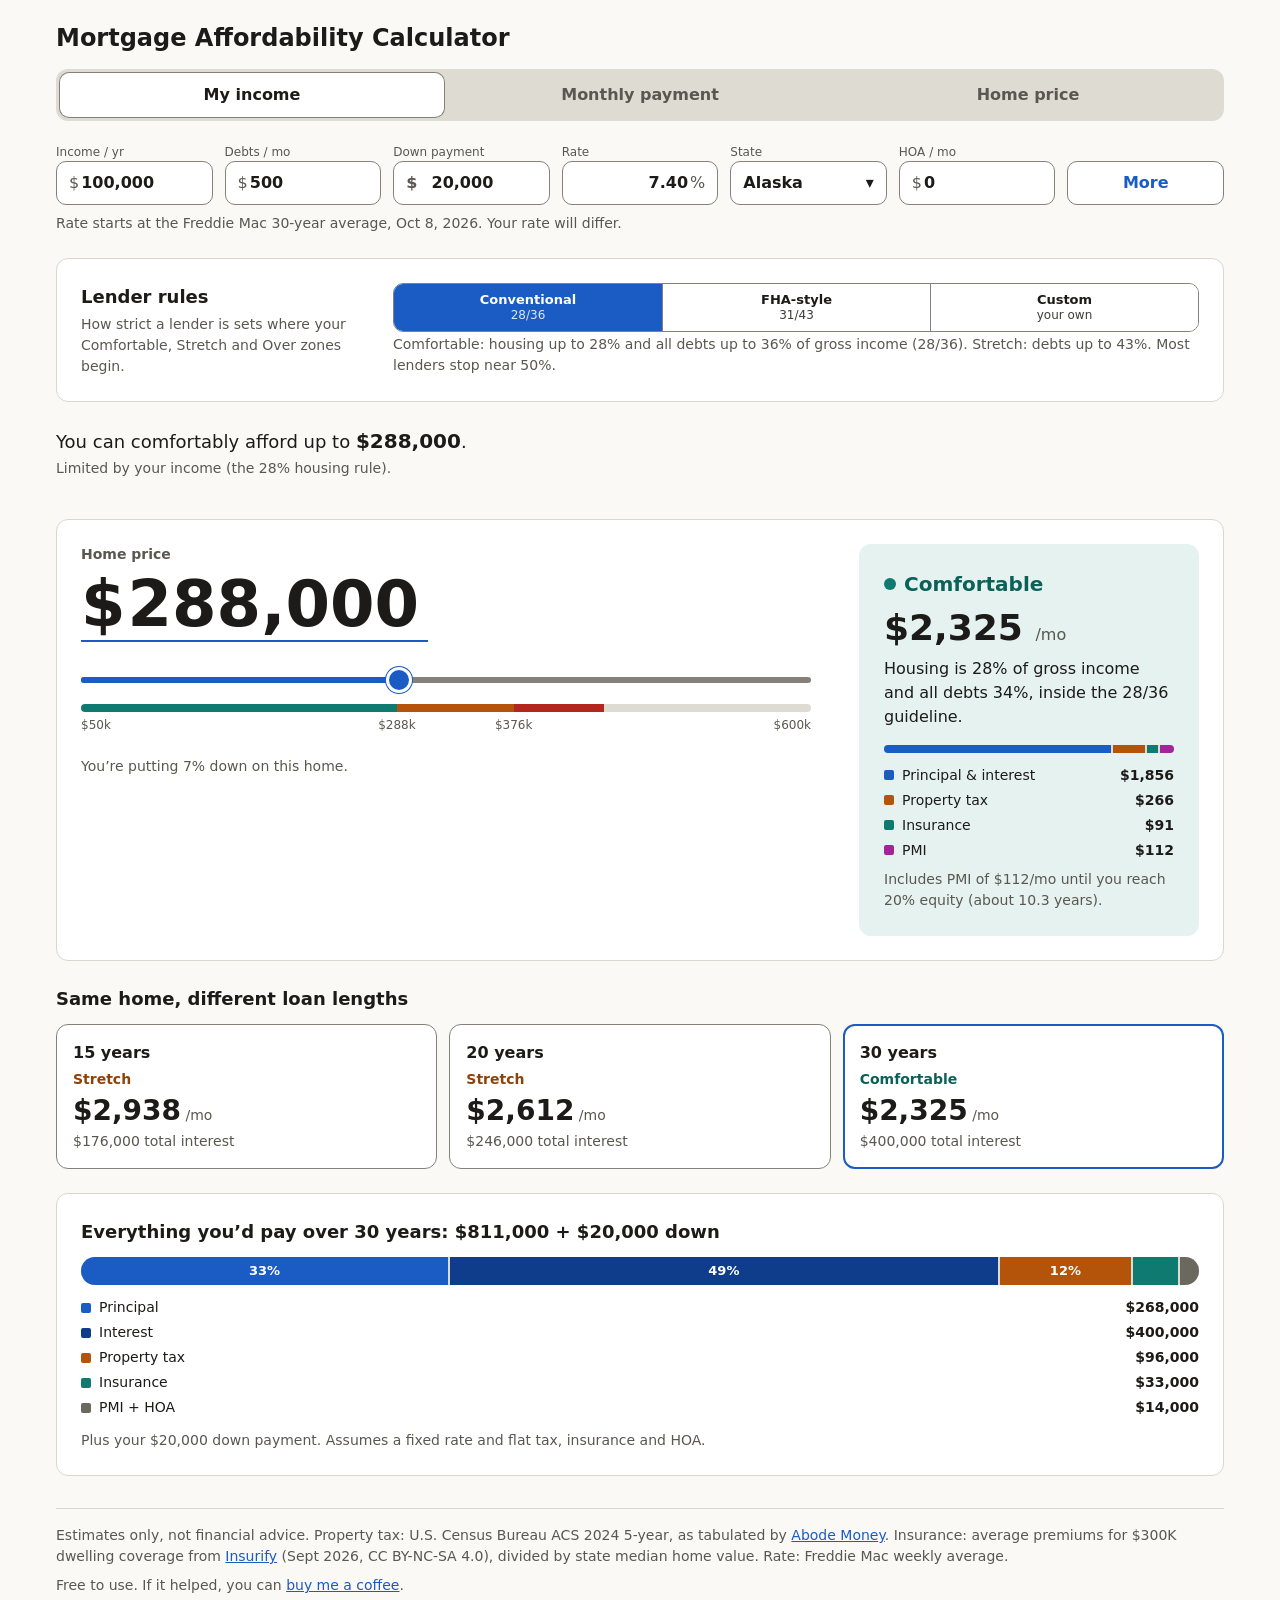
==== afford/index.html @ 7bdfb67c "Fresh start: site files only Co-Authored-By: Claude Sonnet 5.5 <noreply@anthropic.com>" ====
<!doctype html>
<html lang="en">
  <head>
    <meta charset="UTF-8" />
    <meta name="viewport" content="width=device-width, initial-scale=1.0" />
    <title>Mortgage Affordability Calculator</title>
    <script type="module" crossorigin src="/afford/assets/index-DQyhP9Hx.js"></script>
    <link rel="stylesheet" crossorigin href="/afford/assets/index-BXYgldbU.css">
  </head>
  <body>
    <div id="root"></div>
  </body>
</html>
---- afford/assets/index-BXYgldbU.css ----
:root{--bg: #faf9f6;--surface: #ffffff;--text: #1c1b19;--muted: #5a5750;--border: #d9d6cd;--border-strong: #85817a;--accent: #1a5bc4;--accent-contrast: #ffffff;--track: #dedbd2;--focus: #1a5bc4;--c-pi: #1a5bc4;--c-tax: #b4540a;--c-ins: #0e7a70;--c-pmi: #a3249a;--c-hoa: #6b6860;--space-1: 4px;--space-2: 8px;--space-3: 12px;--space-4: 16px;--space-5: 24px;--space-6: 32px;--radius: 8px;--font: system-ui, -apple-system, "Segoe UI", Roboto, sans-serif;--text-sm: .875rem;--text-base: 1rem;--text-hero: clamp(2.25rem, 6vw, 3.25rem);--tap: 44px;color-scheme:light dark}@media (prefers-color-scheme: dark){:root{--bg: #131312;--surface: #1c1c1a;--text: #ecebe6;--muted: #aaa79e;--border: #3a3935;--border-strong: #7a776e;--accent: #7fa9ff;--accent-contrast: #0d1117;--track: #3a3935;--focus: #9dbdff;--c-pi: #7fa9ff;--c-tax: #f0a04b;--c-ins: #4fd1c5;--c-pmi: #e58bf0;--c-hoa: #a8a59c}}:root{--c-over: #b3261e;--c-int: #0f3d8c;--on-seg: #ffffff;--z-comfort-text: #0b6158;--z-stretch-text: #8f4208;--z-over-text: #a1221b;--tint-comfort: #e6f2f0;--tint-stretch: #f8ede2;--tint-over: #f8e6e4;--tint-none: var(--bg);--grey-track: #dedbd2;--chip-bg: #ffffff}@media (prefers-color-scheme: dark){:root{--c-over: #ff8a80;--c-int: #3f6bc9;--on-seg: #0d1117;--z-comfort-text: #4fd1c5;--z-stretch-text: #f0a04b;--z-over-text: #ff8a80;--tint-comfort: #12302d;--tint-stretch: #34261a;--tint-over: #3a1f1d;--grey-track: #3a3935;--chip-bg: #1c1c1a}}*,*:before,*:after{box-sizing:border-box}body{margin:0;background:var(--bg);color:var(--text);font:var(--text-base)/1.5 var(--font);font-variant-numeric:tabular-nums}h1,h2,h3,p{margin:0}button{font:inherit;color:inherit}:focus-visible{outline:2px solid var(--focus);outline-offset:2px}.sr-only{position:absolute;width:1px;height:1px;padding:0;margin:-1px;overflow:hidden;clip:rect(0,0,0,0);white-space:nowrap;border:0}.muted{color:var(--muted)}.small{font-size:var(--text-sm)}a{color:var(--accent)}.v2-app{max-width:1200px;margin:0 auto;padding:var(--space-5) var(--space-4) var(--space-6)}.v2-title{font-size:1.5rem;line-height:1.2}.v2-card{background:var(--surface);border:1px solid var(--border);border-radius:12px;padding:var(--space-5)}.v2-section-title{font-size:1.125rem;margin-bottom:var(--space-3)}.v2-stack{display:grid;gap:var(--space-5)}[data-zone=comfortable]{--zone-text: var(--z-comfort-text);--zone-fill: var(--c-ins);--zone-tint: var(--tint-comfort)}[data-zone=stretch]{--zone-text: var(--z-stretch-text);--zone-fill: var(--c-tax);--zone-tint: var(--tint-stretch)}[data-zone=over]{--zone-text: var(--z-over-text);--zone-fill: var(--c-over);--zone-tint: var(--tint-over)}[data-zone=none]{--zone-text: var(--muted);--zone-fill: var(--border-strong);--zone-tint: var(--tint-none)}.zone-dot{display:inline-block;width:12px;height:12px;border-radius:50%;background:var(--zone-fill);margin-right:var(--space-2);flex:none}.zone-label{color:var(--zone-text);font-weight:700}.nf{display:grid;gap:2px;min-width:0}.nf-label{font-size:.75rem;color:var(--muted);line-height:1.2}.nf-box{display:flex;align-items:stretch;gap:2px;background:var(--chip-bg);border:1px solid var(--border-strong);border-radius:10px;padding:0 var(--space-3);min-height:44px;color:var(--muted)}.nf-box:focus-within{outline:2px solid var(--focus);outline-offset:1px;border-color:transparent}.nf-box input{flex:1;min-width:0;width:100%;border:0;background:transparent;color:var(--text);font:inherit;font-size:1rem;font-weight:600;padding:0}.nf-box>span{display:flex;align-items:center}.nf-box input{margin-block:-1px}.nf-box input:focus{outline:none}.nf-box--suffix input{text-align:right}.nf-help{font-size:var(--text-sm);color:var(--muted)}.nf--chip .nf-box{min-height:44px}.price-input{display:flex;align-items:baseline;gap:2px;border-bottom:2px solid var(--accent);width:fit-content;max-width:100%}.price-input span{font-size:clamp(3rem,7vw,4rem);font-weight:700;line-height:1.1;color:var(--text)}.price-input input{border:0;background:transparent;color:var(--text);font:inherit;font-size:clamp(3rem,7vw,4rem);font-weight:700;line-height:1.1;padding:0;width:7.5ch;min-width:0}.price-input input:focus{outline:none}.price-input:focus-within{outline:2px solid var(--focus);outline-offset:4px;border-radius:4px}.sentence{font-size:1.3125rem;line-height:2.4}.sentence .si{display:inline-flex;align-items:stretch;border-bottom:2px solid var(--accent);padding:0 2px;margin:0 2px;font-weight:700;min-height:44px;vertical-align:middle}.sentence .si>span{display:flex;align-items:center}.sentence .si input{border:0;background:transparent;color:var(--text);font:inherit;font-weight:700;padding:0;min-width:0;width:var(--w, 6ch)}.sentence .si input:focus{outline:none}.sentence .si:focus-within{outline:2px solid var(--focus);outline-offset:2px;border-radius:4px}.link-button{border:0;background:none;padding:var(--space-2) 0;color:var(--accent);text-decoration:underline;cursor:pointer;font-size:var(--text-sm);min-height:44px}.strip-wrap{display:grid;gap:var(--space-2)}.strip{display:grid;grid-template-columns:repeat(4,minmax(0,1fr));gap:var(--space-3);align-items:end}@media (min-width: 1000px){.strip{grid-template-columns:repeat(var(--cols, 7),minmax(0,1fr))}}.chip-button{display:grid;gap:2px;text-align:left;background:none;border:0;padding:0;cursor:pointer;width:100%}.chip-button .nf-box{justify-content:space-between;color:var(--text);font-weight:600;gap:var(--space-2)}.strip-note{font-size:var(--text-sm);color:var(--muted)}.quick{margin-bottom:var(--space-4);font-size:1.125rem}.quick strong{font-size:1.25rem}.explorer{display:grid;grid-template-columns:minmax(0,1fr) 340px;gap:48px;align-items:start}.explorer-label{font-size:var(--text-sm);color:var(--muted);font-weight:600;margin-bottom:var(--space-1);display:block}.explorer-note{margin-top:var(--space-4);font-size:var(--text-sm);color:var(--muted);min-height:1.5em}.slider{position:relative;display:flex;align-items:center;height:44px;margin-top:var(--space-4);touch-action:none;-webkit-user-select:none;user-select:none}.slider-track{position:relative;flex:1;height:6px;border-radius:3px;background:var(--border-strong)}.slider-range{position:absolute;height:100%;border-radius:3px;background:var(--accent)}.slider-thumb{display:block;width:26px;height:26px;border-radius:50%;background:var(--accent);border:3px solid var(--surface);box-shadow:0 0 0 1px var(--accent);position:relative;cursor:grab}.slider-thumb:after{content:"";position:absolute;top:-10px;right:-10px;bottom:-10px;left:-10px}.zone-track{height:8px;border-radius:4px;margin-top:2px}.ticks{position:relative;height:1.5rem;margin-top:var(--space-1);font-size:.75rem;color:var(--muted)}.tick{position:absolute;transform:translate(-50%);white-space:nowrap}.tick.first,.tick.last{transform:none}.verdict{border-radius:12px;padding:var(--space-5);background:var(--zone-tint);border:1px solid transparent}.verdict-zone{display:flex;align-items:center;font-size:1.25rem}.verdict-total{font-size:2.25rem;font-weight:700;line-height:1.15;margin:var(--space-2) 0}.verdict-total small{font-size:1rem;font-weight:400;color:var(--muted)}.verdict p{color:var(--text)}.verdict .pmi-note{margin-top:var(--space-2);color:var(--muted);font-size:var(--text-sm)}.sbar{display:flex;gap:2px;border-radius:999px;overflow:hidden;background:var(--grey-track)}.sbar-seg{display:grid;place-items:center;min-width:0;color:var(--on-seg);font-size:.75rem;font-weight:700;overflow:hidden}.sbar--lg .sbar-seg{font-size:.8125rem}.legend{list-style:none;margin:var(--space-3) 0 0;padding:0;display:grid;gap:var(--space-1);font-size:var(--text-sm)}.legend li{display:flex;align-items:center;gap:var(--space-2)}.legend .amt{margin-left:auto;font-weight:600}.swatch{display:inline-block;width:10px;height:10px;border-radius:2px;flex:none}.legend--inline{display:flex;flex-wrap:wrap;gap:var(--space-2) var(--space-5)}.legend--inline .amt{margin-left:var(--space-1)}.divider{border:0;border-top:1px solid var(--border);margin:var(--space-4) 0}.terms{display:grid;grid-template-columns:repeat(3,1fr);gap:var(--space-3)}.term-card{text-align:left;background:var(--surface);border:1px solid var(--border-strong);border-radius:12px;padding:var(--space-4);cursor:pointer;display:grid;gap:var(--space-1);min-height:44px}.term-card[aria-checked=true]{border:2px solid var(--accent);padding:calc(var(--space-4) - 1px)}.term-card .term-name{font-weight:700}.term-card .term-monthly{font-size:1.75rem;font-weight:700;line-height:1.2}.term-card .term-zone{font-size:var(--text-sm);font-weight:700;color:var(--zone-text)}.tiers{display:grid;gap:var(--space-2)}.tier{display:grid;text-align:left;width:100%;background:var(--surface);border:1px solid var(--border);border-left:6px solid var(--zone-fill);border-radius:10px;padding:var(--space-3) var(--space-4);cursor:pointer;min-height:44px}.tier .tier-name{font-size:var(--text-sm);font-weight:700;color:var(--zone-text)}.tier .tier-price{font-size:1.5rem;font-weight:700;line-height:1.2}.tier--primary .tier-price{font-size:2.125rem}.tier .tier-sub{font-size:var(--text-sm);color:var(--muted)}.skeleton{background:var(--grey-track);border-radius:6px;height:1em;width:8ch;display:inline-block}.based-on{display:flex;flex-wrap:wrap;gap:var(--space-2)}.pill{min-height:44px;border:1px solid var(--border-strong);border-radius:999px;background:var(--chip-bg);padding:0 var(--space-4);cursor:pointer;font-size:var(--text-sm);font-weight:600}.pill[aria-expanded=true]{border-color:var(--accent);box-shadow:0 0 0 1px var(--accent)}.panel{display:grid;gap:var(--space-4);margin-top:var(--space-3);padding:var(--space-4);background:var(--surface);border:1px solid var(--border);border-radius:12px}.badge{display:inline-flex;gap:var(--space-2);align-items:center;font-size:var(--text-sm);color:var(--muted)}.badge .pill-tag{border:1px solid var(--border-strong);border-radius:999px;padding:0 var(--space-2)}.seg{display:inline-flex;border:1px solid var(--border-strong);border-radius:10px;overflow:hidden}.seg button{border:0;background:var(--chip-bg);padding:0 var(--space-4);min-height:44px;cursor:pointer;font-weight:600}.seg button+button{border-left:1px solid var(--border-strong)}.seg button[aria-checked=true]{background:var(--accent);color:var(--accent-contrast)}.select-trigger>span:first-child{overflow:hidden;text-overflow:ellipsis;white-space:nowrap}.nf--chip .select-trigger{font-weight:600}.select-trigger{display:flex;width:100%;align-items:center;justify-content:space-between;gap:var(--space-3);min-height:44px;background:var(--chip-bg);color:var(--text);border:1px solid var(--border-strong);border-radius:10px;padding:0 var(--space-3);font:inherit;cursor:pointer}.select-content{z-index:60;background:var(--surface);color:var(--text);border:1px solid var(--border-strong);border-radius:10px;box-shadow:0 6px 20px #00000040;max-height:min(320px,var(--radix-select-content-available-height));min-width:var(--radix-select-trigger-width);overflow:hidden}.select-viewport{padding:var(--space-1);max-height:inherit;overflow-y:auto}.select-item{padding:10px var(--space-3);border-radius:6px;cursor:pointer;outline:none}.select-item[data-highlighted]{background:var(--accent);color:var(--accent-contrast)}.popover{z-index:50;max-height:var(--radix-popover-content-available-height, 80vh);overflow-y:auto;width:min(380px,calc(100vw - 32px));background:var(--surface);border:1px solid var(--border-strong);border-radius:12px;padding:var(--space-4);box-shadow:0 10px 30px #00000040;display:grid;gap:var(--space-4)}.popover h2{font-size:1rem}.footer{margin-top:var(--space-6);padding-top:var(--space-4);border-top:1px solid var(--border);color:var(--muted);font-size:var(--text-sm)}@media (max-width: 899px){.v2-app{padding-top:var(--space-4)}.explorer{grid-template-columns:minmax(0,1fr);gap:var(--space-5)}.terms{grid-template-columns:minmax(0,1fr)}.v2-card{padding:var(--space-4)}}@media (pointer: coarse){.link-button,.seg button,.pill,.term-card,.tier{min-height:44px}}@media (prefers-reduced-motion: reduce){*{transition:none!important;scroll-behavior:auto!important}}.unit-select{border:0;background:transparent;color:var(--muted);font:inherit;font-weight:700;padding:0 var(--space-1) 0 0;margin-block:-1px;cursor:pointer;width:2.1ch;min-width:2.1ch;-moz-appearance:none;appearance:none;-webkit-appearance:none;text-align:left}.unit-select:focus-visible{outline:2px solid var(--focus);outline-offset:2px;border-radius:4px}.seg--rules{display:grid;grid-template-columns:repeat(3,minmax(0,1fr));width:100%}.seg--rules button{display:grid;gap:0;justify-items:center;align-content:center;padding:var(--space-2) 4px;line-height:1.25;font-size:.8125rem;min-width:0}.seg--rules button>span:first-child{max-width:100%;overflow:hidden;text-overflow:ellipsis;white-space:nowrap}@media (max-width: 360px){.seg--rules button{font-size:.75rem;padding-inline:2px}}.seg--rules .seg-sub{font-size:.75rem;font-weight:400;opacity:.85}.rules-fields{display:grid;grid-template-columns:1fr 1fr;gap:var(--space-3);margin-top:var(--space-3)}.goal{margin-top:var(--space-5);padding-top:var(--space-4);border-top:1px solid var(--border);max-width:22rem;display:grid;gap:var(--space-2)}.quick-note{display:block;margin-top:2px;font-size:var(--text-sm);color:var(--muted)}.link-row{display:flex;flex-wrap:wrap;gap:0 var(--space-5)}.tier .tier-sub+.tier-sub{margin-top:2px}.mode-tabs{display:flex;gap:var(--space-1);padding:var(--space-1);background:var(--track);border-radius:12px;margin:var(--space-4) 0 var(--space-5)}.mode-tab{flex:1;border:0;background:transparent;color:var(--muted);font:inherit;font-weight:600;padding:var(--space-2) var(--space-3);border-radius:9px;cursor:pointer;min-height:44px}.mode-tab[data-state=active]{background:var(--surface);color:var(--text);box-shadow:0 0 0 1px var(--border-strong)}@media (max-width: 899px){.mode-tab{padding:var(--space-2);font-size:var(--text-sm);line-height:1.25}}.tab-short{display:none}@media (max-width: 899px){.tab-long{display:none}.tab-short{display:inline}}.rules-section{display:grid;grid-template-columns:minmax(12rem,18rem) minmax(0,1fr);gap:var(--space-5);align-items:start}@media (max-width: 899px){.rules-section{grid-template-columns:minmax(0,1fr);gap:var(--space-3)}}.income-check{display:grid;gap:var(--space-3)}.check-toggle{display:flex;justify-content:space-between;align-items:center;width:100%;border:0;background:none;padding:0;min-height:44px;font:inherit;font-weight:700;font-size:1.0625rem;cursor:pointer;text-align:left}.check-body{display:grid;gap:var(--space-4)}.check-fields{display:grid;grid-template-columns:1fr 1fr;gap:var(--space-4)}@media (max-width: 899px){.check-fields{grid-template-columns:minmax(0,1fr)}}.zone-line{display:flex;flex-wrap:wrap;align-items:center;gap:0 var(--space-1);padding:var(--space-3) var(--space-4);border-radius:10px;background:var(--zone-tint)}.result-eyebrow{font-size:var(--text-sm);font-weight:600;color:var(--muted)}.price-input .price-suffix{font-size:1.5rem;font-weight:400;line-height:1.1;color:var(--muted);margin-left:var(--space-1)}.rules-note{font-size:var(--text-sm);color:var(--muted);margin-top:calc(var(--space-3) * -1)}.rules-note strong{color:var(--text);font-weight:600}.rules-note .link-button{min-height:0;padding:0}@media (pointer: coarse){.rules-note .link-button{min-height:var(--tap);display:inline-flex;align-items:center}}
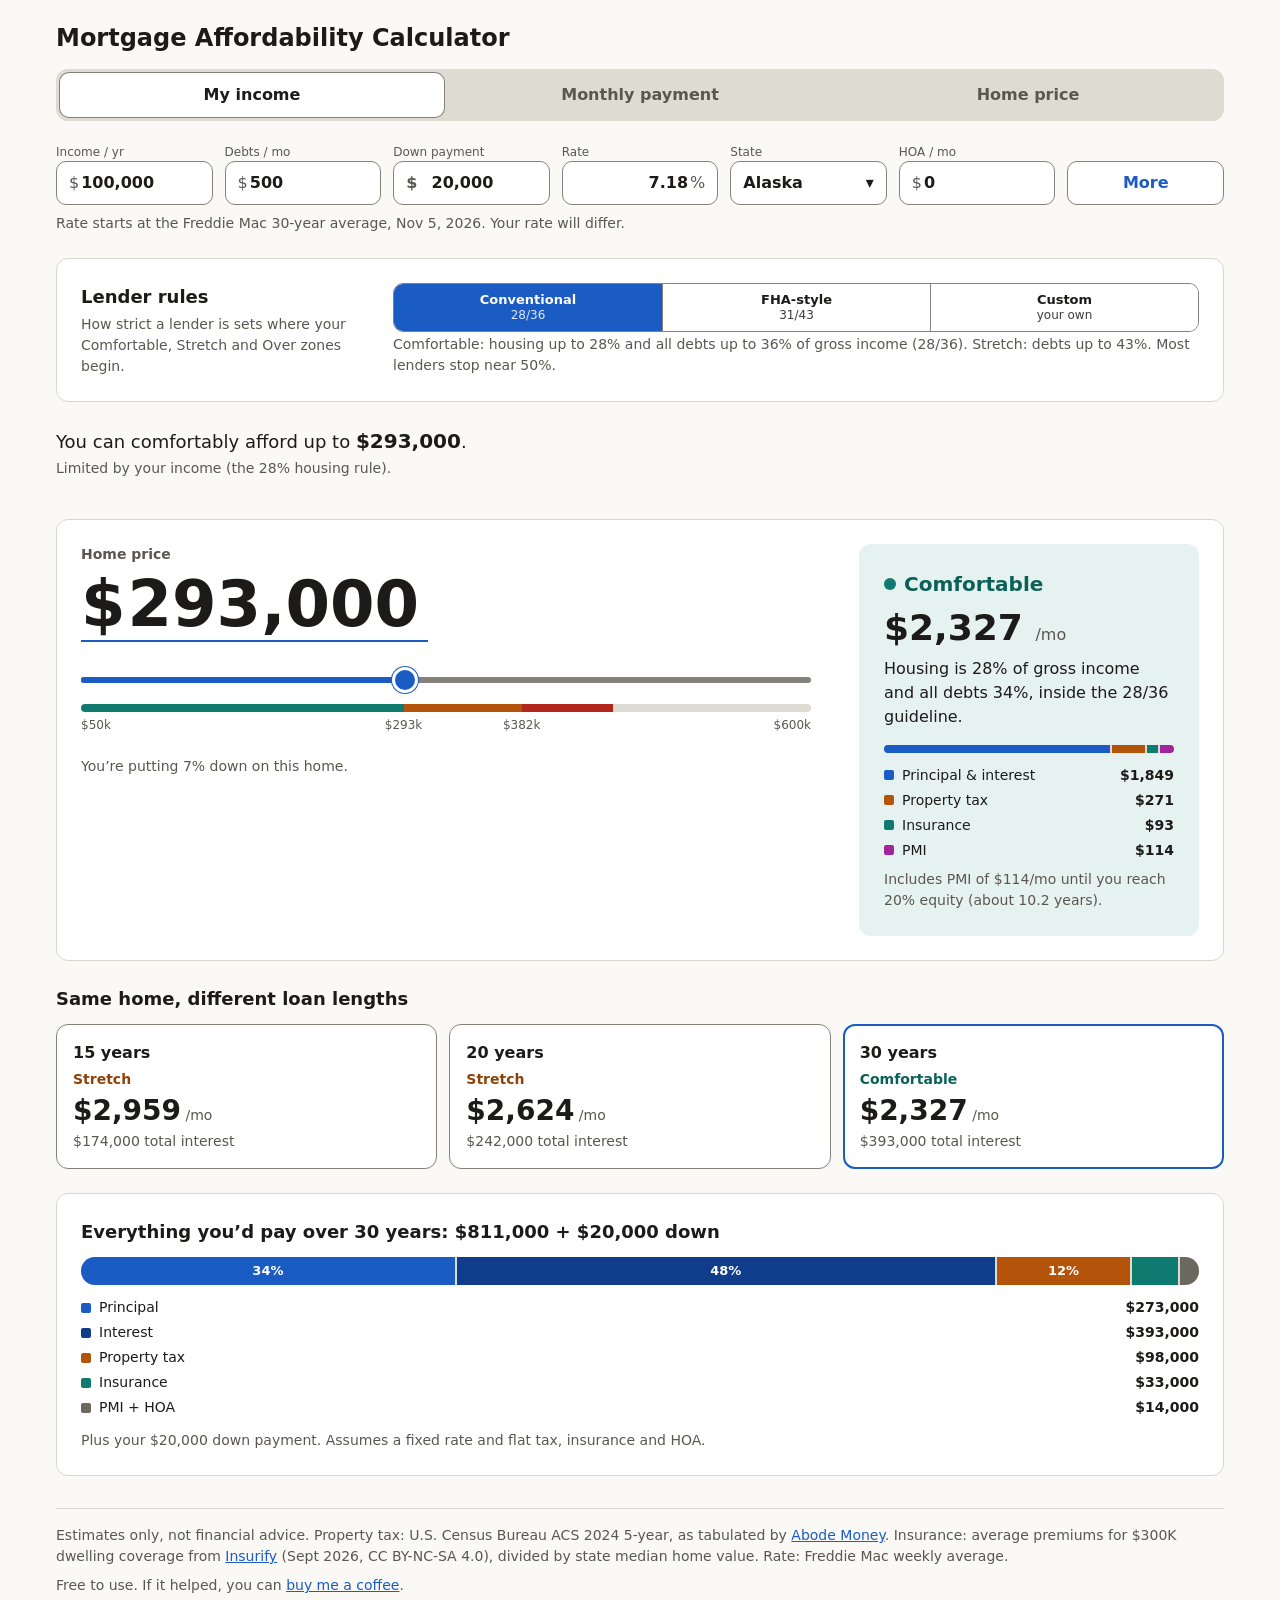
==== commit 0c7ba972: "Calculator: clearer HOA pill on mobile Co-Authored-By: Claude Sonnet 5.5 <noreply@anthropic.com>" ====
--- a/afford/index.html
+++ b/afford/index.html
@@ -4,8 +4,7 @@
     <meta charset="UTF-8" />
     <meta name="viewport" content="width=device-width, initial-scale=1.0" />
     <title>Mortgage Affordability Calculator</title>
-    <script type="module" crossorigin src="/afford/assets/index-DQyhP9Hx.js"></script>
-    <link rel="stylesheet" crossorigin href="/afford/assets/index-BXYgldbU.css">
+    <script type="module" crossorigin src="/afford/assets/index-D3hndHdh.js"></script>
   </head>
   <body>
     <div id="root"></div>
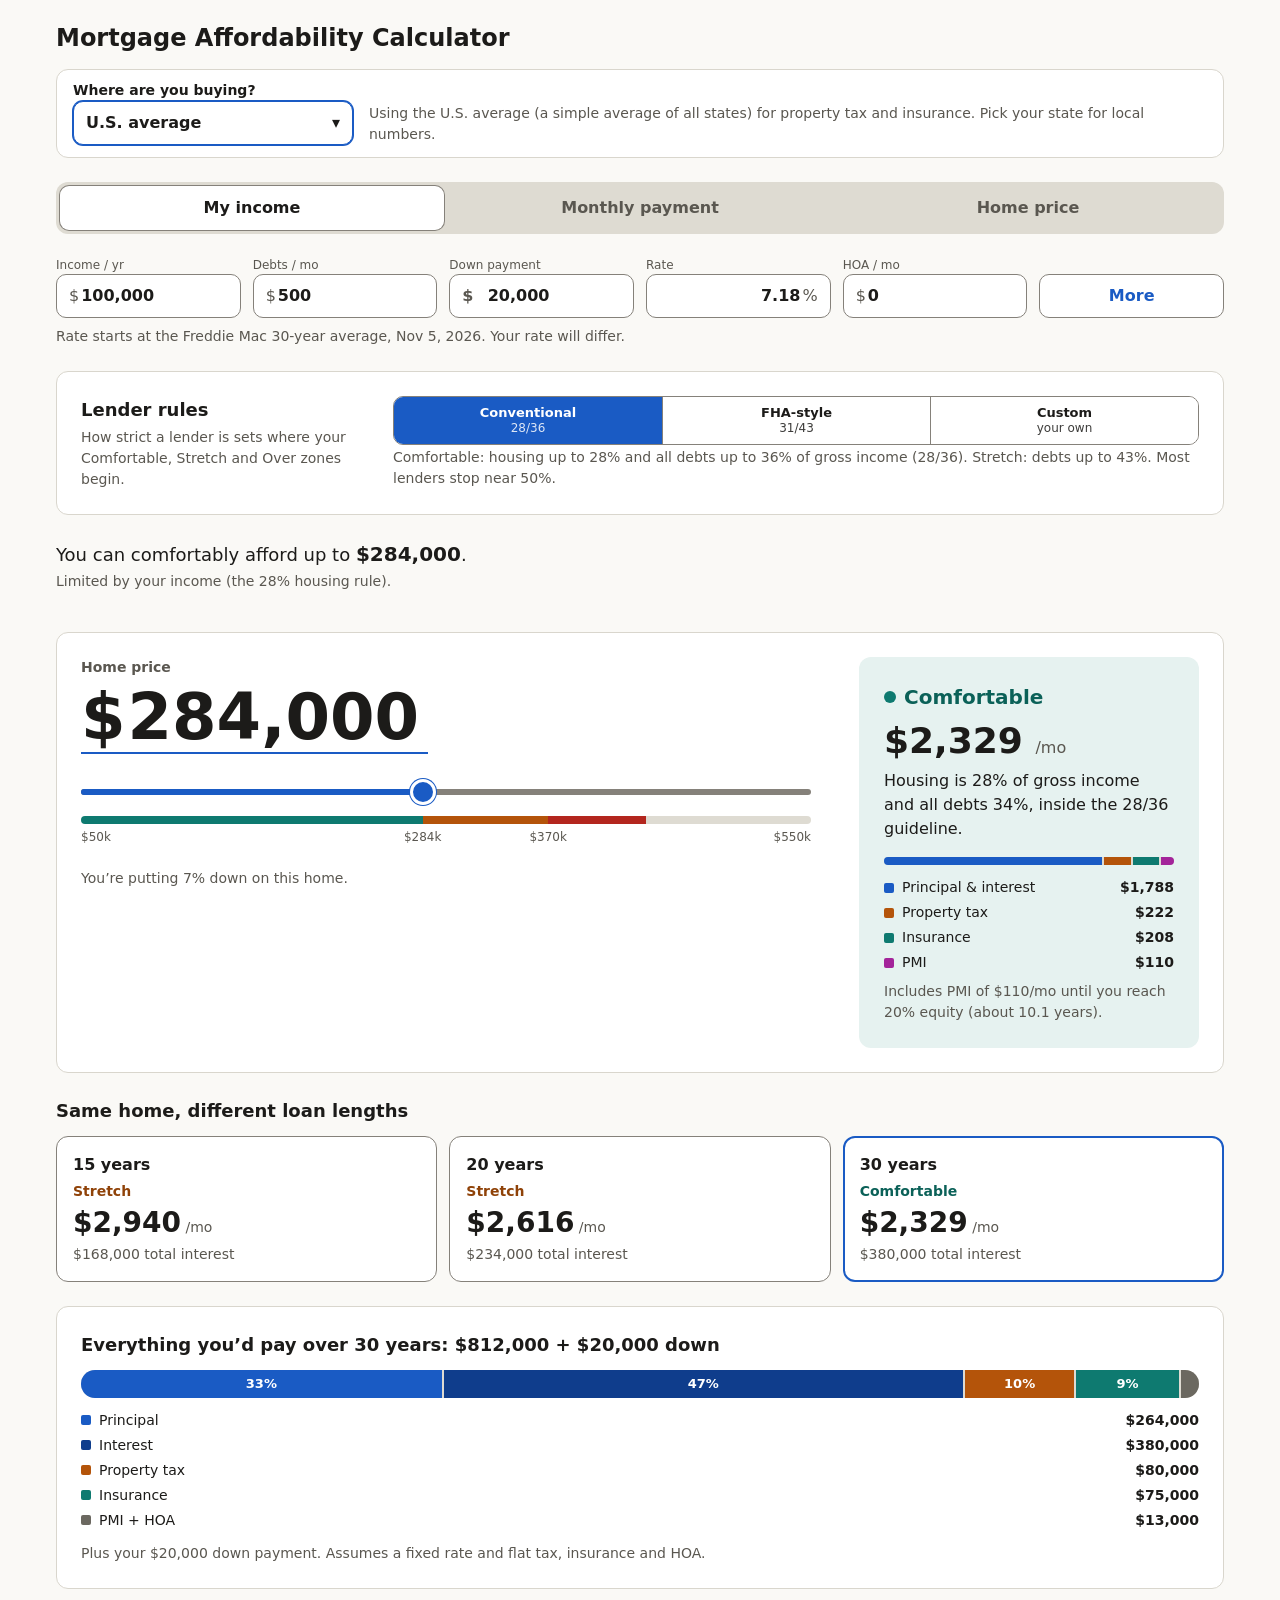
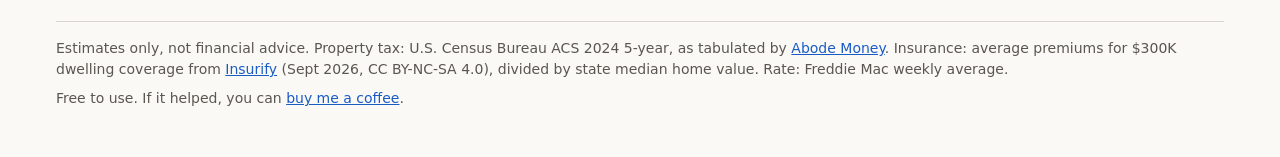
==== commit 8ff241de: "Calculator: Where are you buying picker, U.S. average default, remember state Co-Authored-By: Claude" ====
--- a/afford/index.html
+++ b/afford/index.html
@@ -4,7 +4,7 @@
     <meta charset="UTF-8" />
     <meta name="viewport" content="width=device-width, initial-scale=1.0" />
     <title>Mortgage Affordability Calculator</title>
-    <script type="module" crossorigin src="/afford/assets/index-D3hndHdh.js"></script>
+    <script type="module" crossorigin src="/afford/assets/index-DdU-PY2s.js"></script>
   </head>
   <body>
     <div id="root"></div>
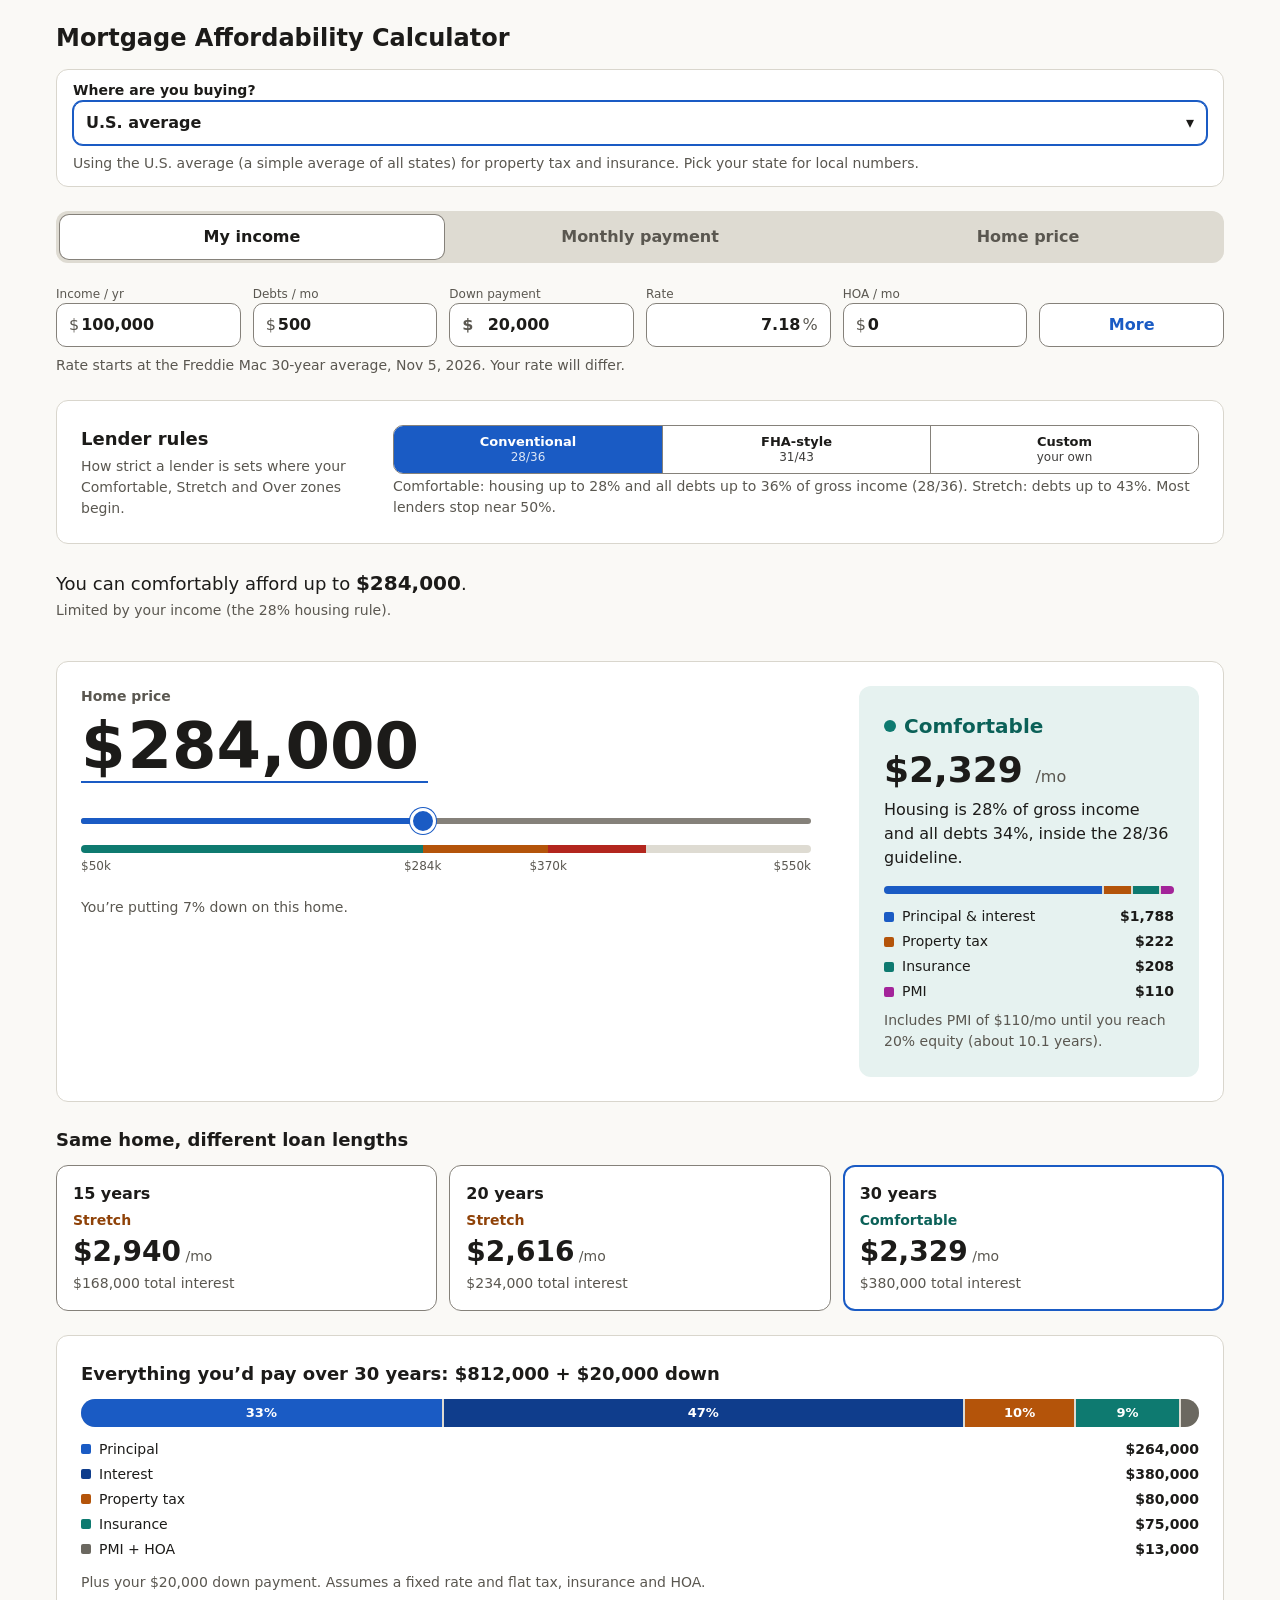
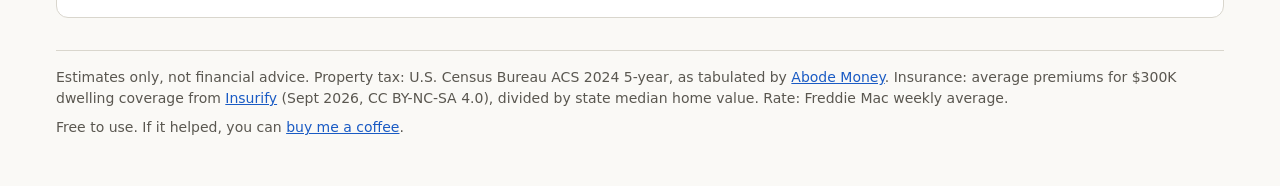
==== commit d8ead48f: "Calculator: full-width state picker, suggest state from Cloudflare location Co-Authored-By: Claude S" ====
--- a/afford/index.html
+++ b/afford/index.html
@@ -4,7 +4,7 @@
     <meta charset="UTF-8" />
     <meta name="viewport" content="width=device-width, initial-scale=1.0" />
     <title>Mortgage Affordability Calculator</title>
-    <script type="module" crossorigin src="/afford/assets/index-DdU-PY2s.js"></script>
+    <script type="module" crossorigin src="/afford/assets/index-Cl9Tz-0d.js"></script>
   </head>
   <body>
     <div id="root"></div>
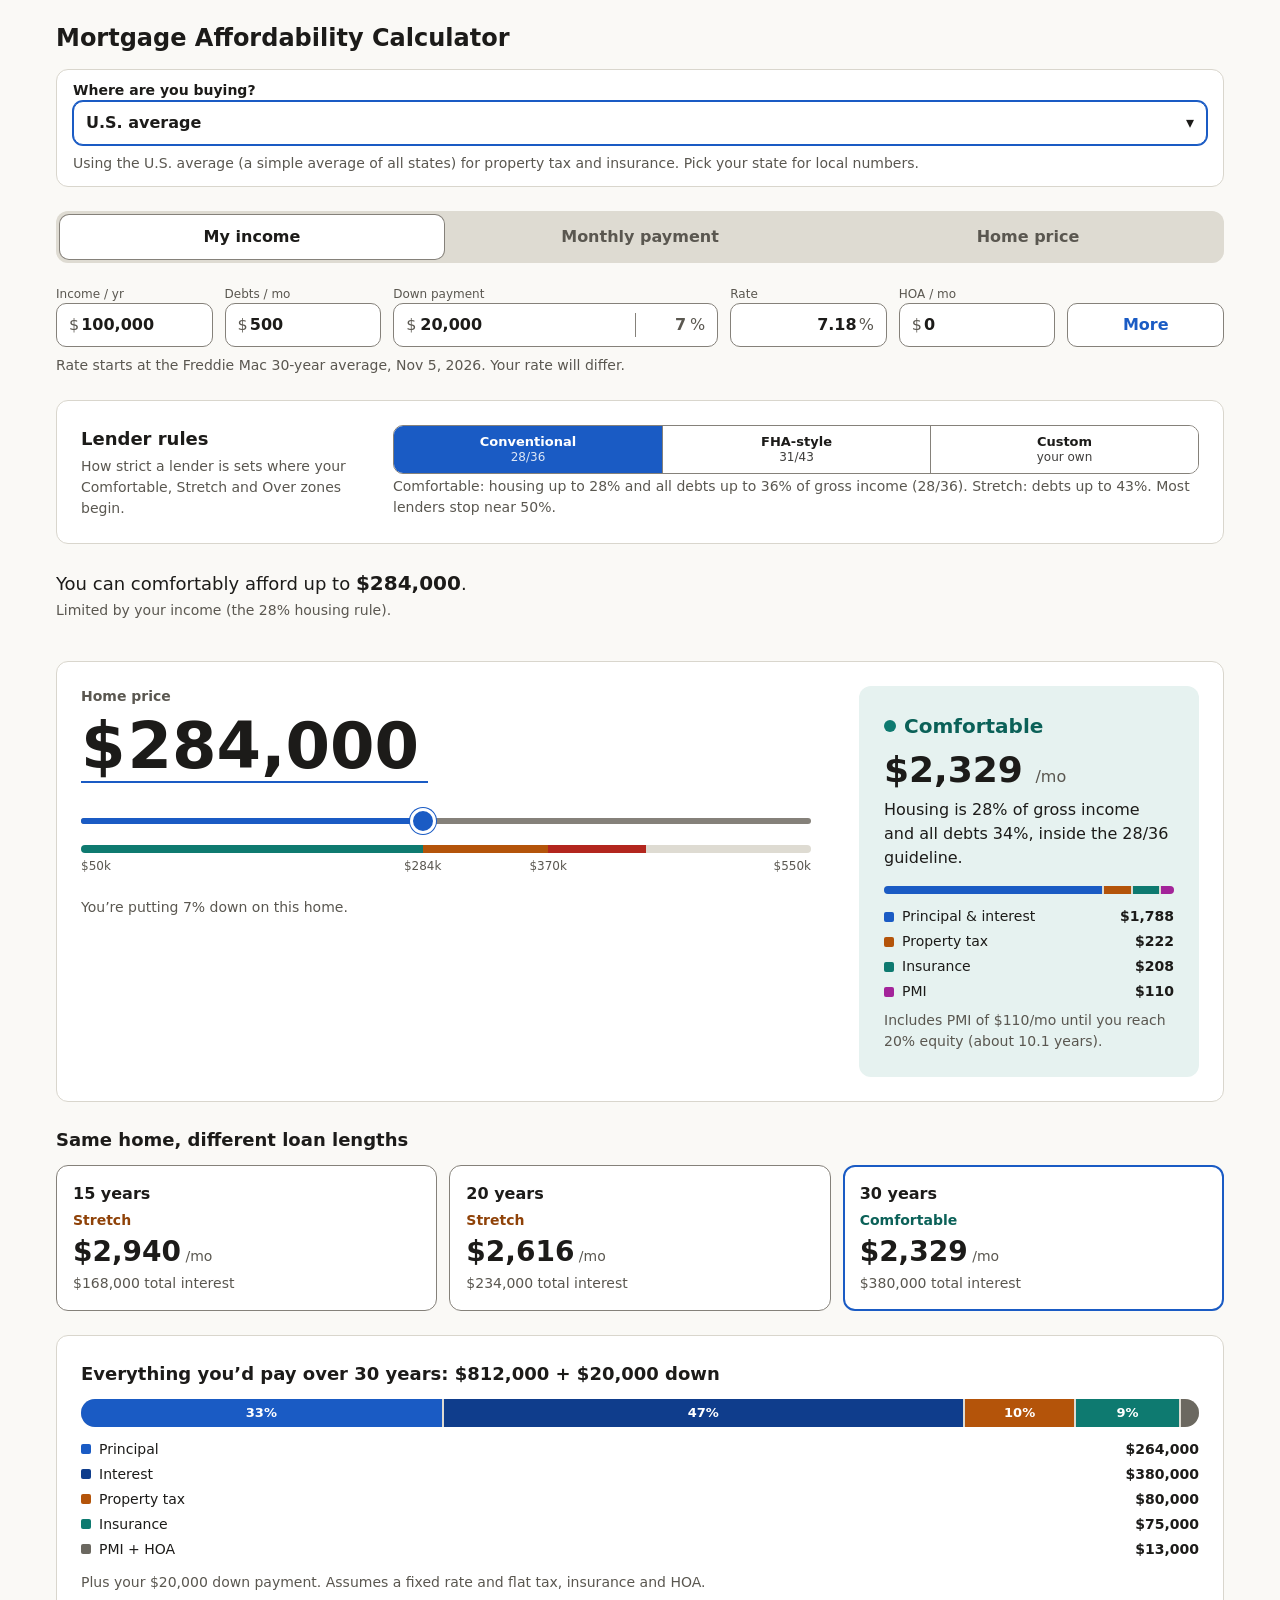
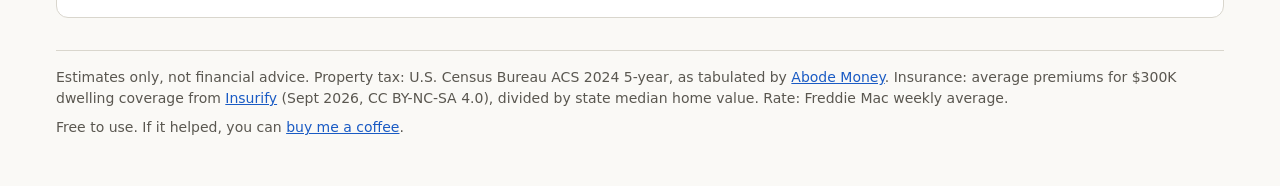
==== commit da8fd626: "Show down payment as dollars and percent in one field Co-Authored-By: Claude Sonnet 5.5 <noreply@ant" ====
--- a/afford/index.html
+++ b/afford/index.html
@@ -4,7 +4,7 @@
     <meta charset="UTF-8" />
     <meta name="viewport" content="width=device-width, initial-scale=1.0" />
     <title>Mortgage Affordability Calculator</title>
-    <script type="module" crossorigin src="/afford/assets/index-Cl9Tz-0d.js"></script>
+    <script type="module" crossorigin src="/afford/assets/index-C-ZtqvwI.js"></script>
   </head>
   <body>
     <div id="root"></div>
